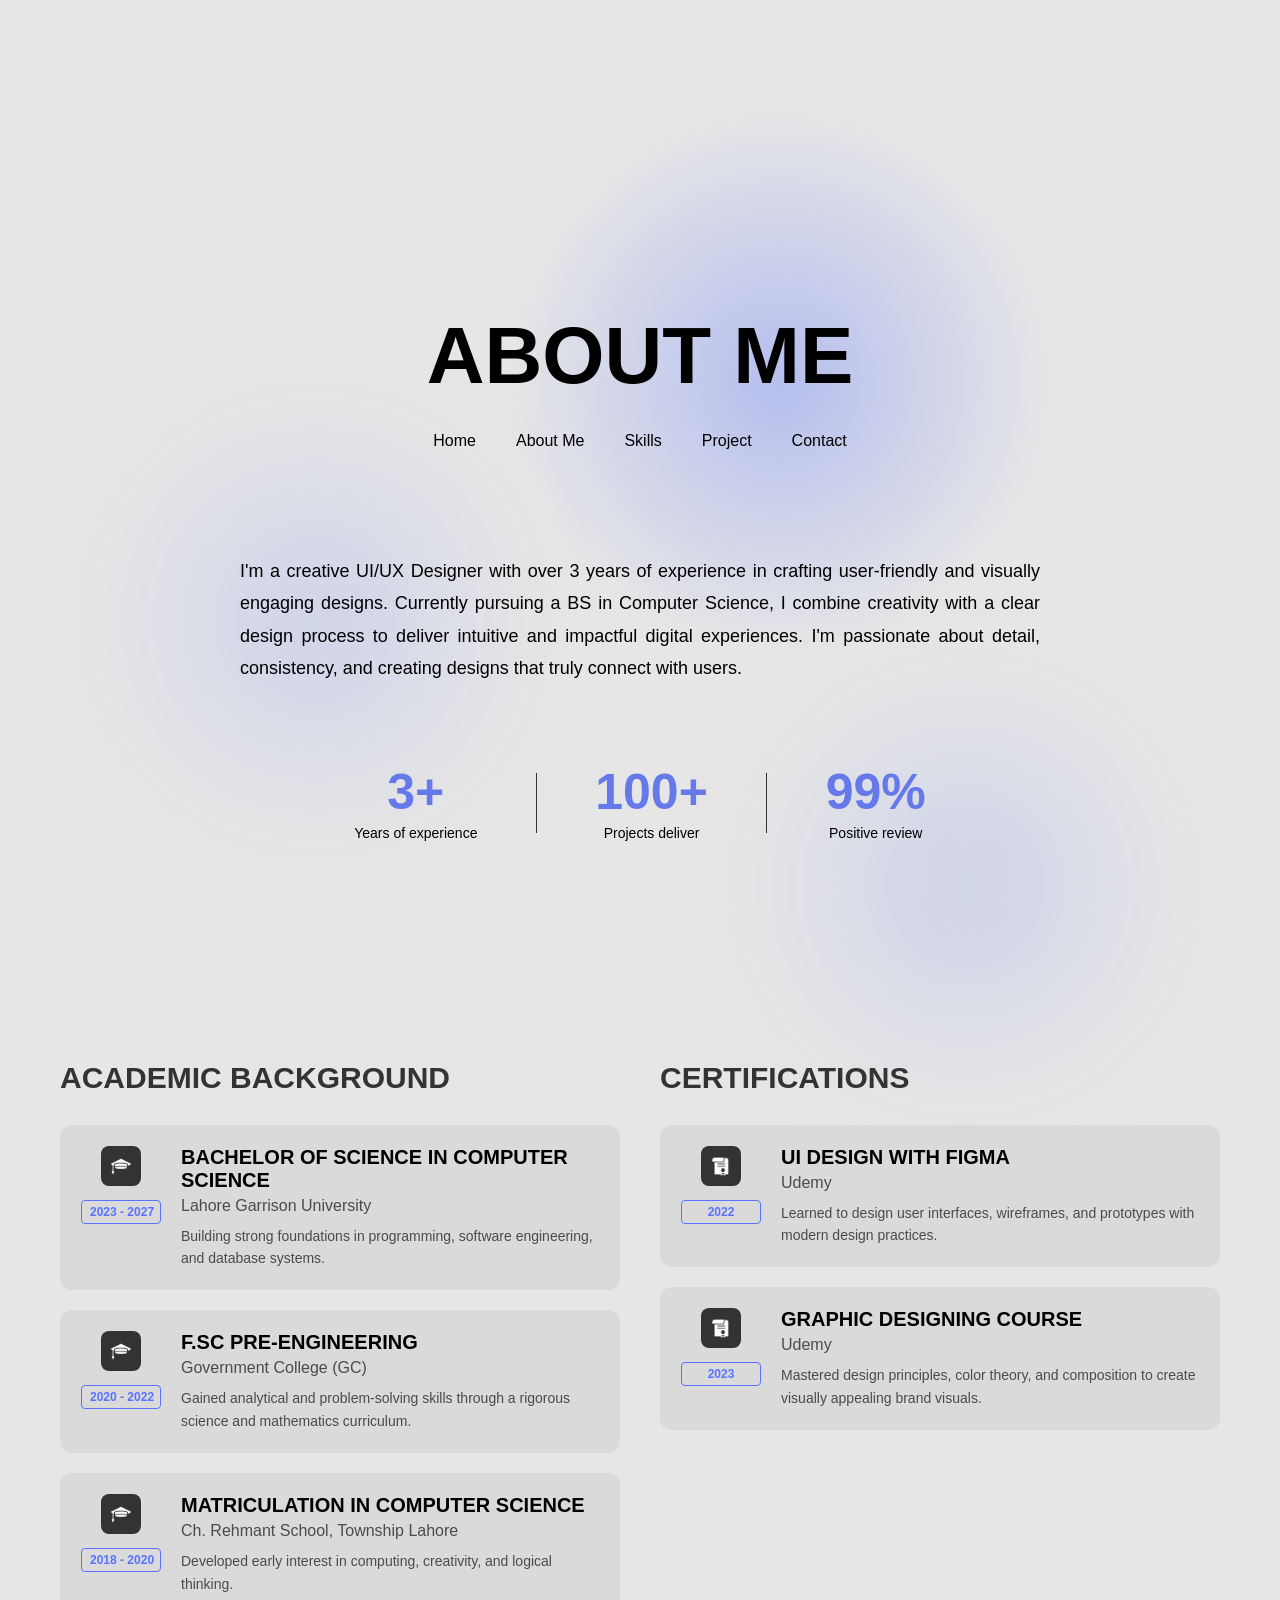
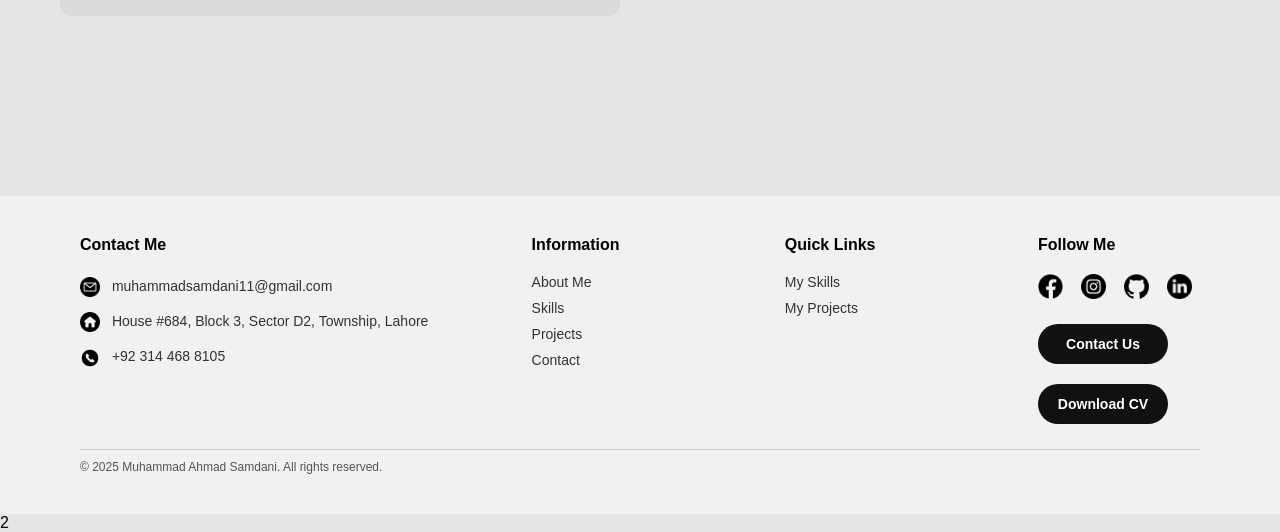
==== aboutme.html @ 1ab1a35d "Samdani's-Poetfolio" ====
<!DOCTYPE html>
<html lang="en">

<head>
    <meta charset="UTF-8">
    <meta name="viewport" content="width=device-width, initial-scale=1.0">
     <link rel="shortcut icon" href="images/Logo.png" type="image/x-icon"  >
    <title>About Samdani | Designer</title>
    <link rel="stylesheet" href="css/styles.css">
    
    <style>
        /* ========================================================================= */
        /* BASE STYLES */
        /* ========================================================================= */
        * {
            box-sizing: border-box;
            margin: 0;
            padding: 0;
        }

        nav {
    margin-top: 30px;
    display: flex;
    justify-content: center;
    gap: 40px;
    z-index: 1;
    position: relative;
}

nav a {
    text-decoration: none;
    color: black;
    font-size: 16px;
    font-weight: 400;
    position: relative;
}

/* Navigation Hover Effect (underline) */
nav a::after {
    content: "";
    position: absolute;
    left: 0;
    bottom: -4px;
    width: 100%;
    height: 2px;
    background: black;
    transform: scaleX(0); 
    transition: transform 0.3s ease;
}

nav a:hover::after,
nav a.active::after {
    transform: scaleX(1);
}


        body {
            margin: 0;
            font-family: Arial, sans-serif;
            display: flex;
            flex-direction: column;
            background: #e6e6e6;
            min-height: 100vh;
        }

        .container {
            text-align: center;
            position: relative;
            display: inline-block;
            margin: 310px auto 0;
            z-index: 1;
            padding: 0 20px;
        }

        .background-circle {
            width: 550px;
            height: 550px;
            background: radial-gradient(circle, rgba(90, 115, 255, 0.35), transparent 70%);
            position: absolute;
            top: 50%;
            left: 80%;
            transform: translate(-50%, -50%);
            z-index: 0;
        }

        h1 {
            font-size: 80px;
            font-weight: 900;
            color: black;
            margin: 0;
            z-index: 1;
            position: relative;
        }



        .spacer {
            height: 100px;
        }

        /* ========================================================================= */
        /* ABOUT ME SECTION */
        /* ========================================================================= */

        .about {
            position: relative;
            text-align: center;
            padding: 60px 20px;
            max-width: 1000px;
            margin: 45px auto 0;
        }

        .about::before,
        .about::after {
            content: "";
            position: absolute;
            width: 350px;
            height: 350px;
            background: radial-gradient(circle, rgba(90, 115, 255, 0.3), transparent 70%);
            filter: blur(80px);
            z-index: -1;
        }

        .about::before {
            top: -50px;
            left: -80px;
        }

        .about::after {
            bottom: -50px;
            right: -80px;
        }

        .about p {
            position: relative;
            z-index: 1;
            font-size: 18px;
            line-height: 1.8;
            color: #000000;
            margin: 0 auto 50px auto;
            text-align: justify;
            max-width: 800px;
        }

        /* Stats Section */
        .stats-section {
            display: flex;
            justify-content: space-around;
            align-items: center;
            padding: 30px 0;
            width: 80%;
            max-width: 700px;
            margin: 0 auto 80px auto;
            border-radius: 8px;
            position: relative;
            z-index: 1;
        }

        .stat-item {
            display: flex;
            flex-direction: column;
            align-items: center;
            text-align: center;
            padding: 0 10px;
        }

        .stat-number {
            font-size: 50px;
            font-weight: 900;
            line-height: 1.1;
            margin-bottom: 5px;
            color: #6579eb;
        }

        .stat-label {
            font-size: 14px;
            font-weight: 400;
            color: #000000;
        }

        .stat-separator {
            width: 1px;
            height: 60px;
            background-color: #333;
        }

        /* ========================================================================= */
        /* EDUCATION/CERTIFICATIONS SECTION */
        /* ========================================================================= */

        .education-section-combined {
            max-width: 1200px;
            margin: 50px auto;
            padding: 0 20px;
            display: flex;
            gap: 40px;
            justify-content: center;
        }

        .education-section-combined h2 {
            text-align: left;
            font-size: 30px;
            margin-top: 0;
            margin-bottom: 30px;
        }

        .education-column,
        .certification-column {
            flex: 1;
            min-width: 300px;
        }

        .education-list {
            display: flex;
            flex-direction: column;
            gap: 20px;
            margin-bottom: 30px;
        }

        .education-card {
            display: flex;
            align-items: flex-start;
            padding: 20px;
            background: #dadada;
            color: #000000;
            border-radius: 12px;
            border: 1px solid transparent;
            transition: border-color 0.3s ease, box-shadow 0.3s ease;
        }

        .education-card:hover {
            border-color: #333;
            box-shadow: 0 4px 20px rgba(0, 0, 0, 0.2);
        }

        .icon-box {
            flex-shrink: 0;
            width: 80px;
            margin-right: 20px;
            text-align: center;
        }

        .icon-box img {
            width: 40px;
            height: 40px;
            background: #333;
            padding: 10px;
            border-radius: 8px;
        }

        .year-badge {
            display: block;
            margin-top: 10px;
            font-size: 12px;
            padding: 4px 8px;
            border: 1px solid #5a73ff;
            color: #5a73ff;
            border-radius: 4px;
            font-weight: 600;
            white-space: nowrap;
        }

        .details {
            flex-grow: 1;
        }

        .details .title {
            font-size: 20px;
            font-weight: 700;
            margin: 0 0 5px 0;
            color: #000000;
        }

        .details .institution {
            font-size: 16px;
            font-weight: 400;
            margin: 0 0 10px 0;
            color: #4b4b4b;
        }

        .details .description {
            font-size: 14px;
            margin: 0;
            line-height: 1.6;
            color: #4b4b4b;
        }

        /* ========================================================================= */
        /* FOOTER STYLES */
        /* ========================================================================= */
        
        footer {
            background: #f1f1f1;
            padding: 40px 80px;
            font-size: 14px;
            color: #333;
            margin-top: auto;
        }

        .footer-container {
            display: flex;
            justify-content: space-between;
            flex-wrap: wrap;
            gap: 40px;
            margin-bottom: 20px;
        }

        .footer-col {
            display: flex;
            flex-direction: column;
            min-width: 150px;
        }

        .footer-col h3 {
            margin-bottom: 15px;
            font-size: 16px;
            font-weight: bold;
            color: #000;
        }

        .footer-col a {
            text-decoration: none;
            color: #333;
            margin: 5px 0;
            transition: color 0.3s;
        }

        .footer-col a:hover {
            color: #5a73ff;
        }

        .footer-col img {
            vertical-align: middle;
            margin-right: 8px;
        }

        .footer-col p {
            margin: 5px 0;
            line-height: 1.8;
        }

        .icons {
            display: flex;
            gap: 10px;
        }

        .footer-bottom {
            border-top: 1px solid #ccc;
            padding-top: 10px;
            display: flex;
            justify-content: space-between;
            align-items: center;
            flex-wrap: wrap;
            font-size: 12px;
            color: #555;
        }

        /* ========================================================================= */
        /* MOBILE RESPONSIVE MEDIA QUERIES */
        /* ========================================================================= */
        
        /* Tablets (1024px and below) */
        @media (max-width: 1024px) {
            .education-section-combined {
                flex-direction: column;
                gap: 20px;
            }
            
            .education-column,
            .certification-column {
                width: 100%;
                max-width: 600px;
                margin: 0 auto 30px auto;
            }
            
            .education-section-combined h2 {
                text-align: center;
            }
        }

        /* Medium Tablets (992px) */
        @media (max-width: 992px) {
            .container {
                margin: 180px auto 0;
            }

            h1 {
                font-size: 60px;
            }

            .background-circle {
                width: 400px;
                height: 400px;
            }

            .about {
                padding: 50px 30px;
            }

            .about p {
                font-size: 17px;
            }

            .stats-section {
                width: 90%;
            }

            footer {
                padding: 30px 40px;
            }
        }
        
        /* Mobile Landscape (768px) */
        @media (max-width: 768px) {
            .container {
                margin: 120px auto 0;
                padding: 0 20px;
            }

            h1 {
                font-size: 45px;
            }

            .background-circle {
                width: 300px;
                height: 300px;
            }

            .about {
                padding: 40px 20px;
                margin: 30px auto 0;
            }

            .about::before,
            .about::after {
                width: 250px;
                height: 250px;
            }

            .about p {
                font-size: 16px;
                line-height: 1.7;
            }

            .stats-section {
                width: 95%;
                padding: 25px 0;
            }

            .stat-number {
                font-size: 40px;
            }

            .stat-label {
                font-size: 13px;
            }

            .stat-separator {
                height: 50px;
            }

            .education-section-combined {
                margin: 30px auto;
                padding: 0 20px;
            }

            .education-section-combined h2 {
                font-size: 26px;
            }

            .education-card {
                flex-direction: column;
                padding: 18px;
            }

            .icon-box {
                width: 100%;
                display: flex;
                justify-content: space-between;
                align-items: center;
                margin-right: 0;
                margin-bottom: 15px;
            }

            .year-badge {
                margin-top: 0;
            }

            .details .title {
                font-size: 18px;
            }

            .details .institution {
                font-size: 15px;
            }

            .details .description {
                font-size: 13px;
            }

            .spacer {
                height: 60px;
            }

            footer {
                padding: 25px 30px;
            }
        }
        
        /* Mobile Portrait (576px) */
        @media (max-width: 576px) {

            nav {
                flex-direction: column;
                gap: 15px;
                margin-top: 20px;
                align-items: center;
            }

            nav a {
                font-size: 13px;
            }

            .container {
                margin: 100px auto 0;
                padding: 0 15px;
            }

            h1 {
                font-size: 36px;
            }

            .background-circle {
                width: 250px;
                height: 250px;
                left: 70%;
            }

            .about {
                padding: 30px 15px;
            }

            .about::before,
            .about::after {
                width: 200px;
                height: 200px;
            }

            .about p {
                font-size: 15px;
                text-align: left;
            }

            .stats-section {
                flex-direction: column;
                gap: 25px;
                width: 100%;
                padding: 20px;
            }

            .stat-separator {
                width: 80%;
                height: 1px;
            }

            .stat-number {
                font-size: 45px;
            }

            .stat-label {
                font-size: 14px;
            }

            .education-section-combined {
                padding: 0 15px;
            }

            .education-section-combined h2 {
                font-size: 24px;
                margin-bottom: 20px;
            }

            .education-card {
                padding: 15px;
            }

            .icon-box img {
                width: 35px;
                height: 35px;
                padding: 8px;
            }

            .year-badge {
                font-size: 11px;
                padding: 3px 6px;
            }

            .details .title {
                font-size: 16px;
            }

            .details .institution {
                font-size: 14px;
            }

            .details .description {
                font-size: 12px;
            }

            .spacer {
                height: 40px;
            }

            footer {
                padding: 20px 15px;
            }

            .footer-container {
                gap: 20px;
                flex-direction: column;
            }

            .footer-col {
                min-width: 100%;
            }

            .footer-col h3 {
                font-size: 15px;
            }

            .footer-bottom {
                flex-direction: column;
                gap: 10px;
                text-align: center;
            }
        }

        /* Extra Small Phones (400px) */
        @media (max-width: 400px) {

            nav {
                flex-direction: column;
                gap: 15px;
                margin-top: 20px;
                align-items: center;
            }

            nav a {
                font-size: 13px;
            }
            .container {
                margin: 80px auto 0;
            }

            h1 {
                font-size: 28px;
            }

            .background-circle {
                width: 200px;
                height: 200px;
            }

            .about {
                padding: 25px 10px;
            }

            .about p {
                font-size: 14px;
            }

            .stat-number {
                font-size: 38px;
            }

            .stat-label {
                font-size: 12px;
            }

            .education-section-combined h2 {
                font-size: 22px;
            }

            .education-card {
                padding: 12px;
            }

            .icon-box img {
                width: 30px;
                height: 30px;
                padding: 6px;
            }

            .details .title {
                font-size: 15px;
            }

            .details .institution {
                font-size: 13px;
            }
        }

        /* Ultra Small Phones (350px) */
        @media (max-width: 350px) {

            nav {
                flex-direction: column;
                gap: 15px;
                margin-top: 20px;
                align-items: center;
            }

            nav a {
                font-size: 13px;
            }
            h1 {
                font-size: 24px;
            }

            .about p {
                font-size: 13px;
            }

            .stat-number {
                font-size: 35px;
            }

            .education-section-combined h2 {
                font-size: 20px;
            }
        }
    </style>
</head>

<body>
    <div class="container">
        <div class="background-circle"></div>
        <h1>ABOUT ME</h1>

        <nav id="navMenu">
            <a href="index.html">Home</a>
            <a href="aboutme.html">About Me</a>
            <a href="skill.html">Skills</a>
            <a href="project.html">Project</a>
            <a href="contact.html">Contact</a>
        </nav>
    </div>

    <section class="about">
        <p>
            I'm a creative UI/UX Designer with over 3 years of experience in crafting user-friendly and visually
            engaging designs. Currently pursuing a BS in Computer Science, I combine creativity with a clear design
            process to deliver intuitive and impactful digital experiences. I'm passionate about detail, consistency,
            and creating designs that truly connect with users.
        </p>

        <div class="stats-section">
            <div class="stat-item">
                <span class="stat-number">3+</span>
                <span class="stat-label">Years of experience</span>
            </div>
            <div class="stat-separator"></div>
            <div class="stat-item">
                <span class="stat-number">100+</span>
                <span class="stat-label">Projects deliver</span>
            </div>
            <div class="stat-separator"></div>
            <div class="stat-item">
                <span class="stat-number">99%</span>
                <span class="stat-label">Positive review</span>
            </div>
        </div>
    </section>

    <section class="education-section-combined">
        <div class="education-column">
            <h2>ACADEMIC BACKGROUND</h2>
            <div class="education-list">
                <div class="education-card">
                    <div class="icon-box">
                        <img src="images/education_icon.png" alt="Education Icon">
                        <span class="year-badge">2023 - 2027</span>
                    </div>
                    <div class="details">
                        <h3 class="title">BACHELOR OF SCIENCE IN COMPUTER SCIENCE</h3>
                        <p class="institution">Lahore Garrison University</p>
                        <p class="description">Building strong foundations in programming, software engineering, and database systems.</p>
                    </div>
                </div>
                <div class="education-card">
                    <div class="icon-box">
                        <img src="images/education_icon.png" alt="Education Icon">
                        <span class="year-badge">2020 - 2022</span>
                    </div>
                    <div class="details">
                        <h3 class="title">F.SC PRE-ENGINEERING</h3>
                        <p class="institution">Government College (GC)</p>
                        <p class="description">Gained analytical and problem-solving skills through a rigorous science and mathematics curriculum.</p>
                    </div>
                </div>
                <div class="education-card">
                    <div class="icon-box">
                        <img src="images/education_icon.png" alt="Education Icon">
                        <span class="year-badge">2018 - 2020</span>
                    </div>
                    <div class="details">
                        <h3 class="title">MATRICULATION IN COMPUTER SCIENCE</h3>
                        <p class="institution">Ch. Rehmant School, Township Lahore</p>
                        <p class="description">Developed early interest in computing, creativity, and logical thinking.</p>
                    </div>
                </div>
            </div>
        </div>

        <div class="certification-column">
            <h2>CERTIFICATIONS</h2>
            <div class="education-list">
                <div class="education-card">
                    <div class="icon-box">
                        <img src="images/certification_icon.png" alt="Certification Icon">
                        <span class="year-badge">2022</span>
                    </div>
                    <div class="details">
                        <h3 class="title">UI DESIGN WITH FIGMA</h3>
                        <p class="institution">Udemy</p>
                        <p class="description">Learned to design user interfaces, wireframes, and prototypes with modern design practices.</p>
                    </div>
                </div>
                <div class="education-card">
                    <div class="icon-box">
                        <img src="images/certification_icon.png" alt="Certification Icon">
                        <span class="year-badge">2023</span>
                    </div>
                    <div class="details">
                        <h3 class="title">GRAPHIC DESIGNING COURSE</h3>
                        <p class="institution">Udemy</p>
                        <p class="description">Mastered design principles, color theory, and composition to create visually appealing brand visuals.</p>
                    </div>
                </div>
            </div>
        </div>
    </section>

    <div class="spacer"></div>

    <footer>
  <div class="footer-container">

    <div class="footer-col">
      <h3>Contact Me</h3>
      <p><img src="images/email.png" width="20" alt="Email Icon">
        muhammadsamdani11@gmail.com
      </p>
      <p><img src="images/address.png" width="20" alt="Address Icon">
        House #684, Block 3, Sector D2, Township, Lahore
      </p>
      <p><img src="images/contact.png" width="20" alt="Contact Icon">
        +92 314 468 8105
      </p>
    </div>

    <div class="footer-col">
      <h3>Information</h3>
      <a href="aboutme.html">About Me </a>
      <a href="skill.html">Skills</a>
      <a href="project.html">Projects</a>
      <a href="contact.html">Contact</a>
    </div>

    <div class="footer-col">
      <h3>Quick Links</h3>
      <a href="skill.html">My Skills</a>
      <a href="project.html">My Projects</a>
    </div>

    <div class="footer-col">
      <h3>Follow Me</h3>
      <div class="icons">
        <a href="https://www.facebook.com/share/17DKLPuBj3/">
          <img src="images/facebook.png" alt="Facebook" width="25">
        </a>
        <a href="https://www.instagram.com/itz.mas_">
          <img src="images/instagram.png" alt="Instagram" width="25">
        </a>
        <a href="https://github.com/MuhammadAhmadSamdani">
          <img src="images/github.png" alt="GitHub" width="25">
        </a>
        <a href="https://www.linkedin.com/in/muhammadahmadsamdani">
          <img src="images/linkedin.png" alt="LinkedIn" width="25">
        </a>
      </div>

      <!-- New Buttons Added Here -->
      <div class="footer-buttons" style="color: white;">
        <a href="contact.html" class="footer-btn contact-btn " style="color: white; width: 130px; height: 40px;">Contact Us</a>
        <a href="cv/ahmad.pdf" class="footer-btn download-btn" style="color: white; width: 130px; height: 40px;" download>Download CV</a>
      </div>
    </div>
  </div>

  <div class="footer-bottom">
    <p>&copy; 2025 Muhammad Ahmad Samdani. All rights reserved.</p>
  </div>
</footer>

</body>

</html>2
---- css/styles.css ----
/* ======================================= */
/* 1. Base and Global Styles (No Change) */
/* ======================================= */

body {
    margin: 0;
    font-family: Arial, sans-serif;
    display: flex;
    flex-direction: column;
    background: #e6e6e6;
}

/* Main Header Container */
.container {
    text-align: center;
    position: relative;
    display: inline-block;
    margin: 310px auto 0;
    z-index: 1;
}

/* Decorative Background Circle */
.background-circle {
    width: 550px;
    height: 550px;
    background: radial-gradient(circle, rgba(90, 115, 255, 0.35), transparent 70%);
    position: absolute;
    top: 50%;
    left: 80%;
    transform: translate(-50%, -50%);
    z-index: 0;
}

/* Main Heading (Used on Contact, Education, etc.) */
h1 {
    font-size: 80px;
    font-weight: 900;
    color: black;
    margin: 0;
    z-index: 1;
    position: relative;
}

/* Home Page Specific Heading */
.text {
    font-size: 140px;
    font-weight: 900;
    color: black;
    margin: 0;
    z-index: 1;
    position: relative;
}
.cv {
    font-size: 20px;
    font-weight: 600;
    position: absolute;
    top: 15px;
    left: 0;
    color: black;
}
.name img {
    z-index: 2;
    width: 400px;
    top: -85px;
    position: absolute;
    right: 0;
}


/* Navigation Bar */
nav {
    margin-top: 30px;
    display: flex;
    justify-content: center;
    gap: 40px;
    z-index: 1;
    position: relative;
}

nav a {
    text-decoration: none;
    color: black;
    font-size: 16px;
    font-weight: 400;
    position: relative;
}

/* Navigation Hover Effect (underline) */
nav a::after {
    content: "";
    position: absolute;
    left: 0;
    bottom: -4px;
    width: 100%;
    height: 2px;
    background: black;
    transform: scaleX(0);
    transition: transform 0.3s ease;
}

nav a:hover::after,
nav a.active::after {
    transform: scaleX(1);
}

/* =========================== */
/* Footer Buttons Styling */
/* =========================== */
.footer-buttons {
  display: flex;
  flex-direction: column;
  align-items: left;
  margin-top: 15px;
  gap: 10px;
  color: white;
}

.footer-btn {
  display: inline-block;
  text-decoration: none;
  background-color: #111; 
  color: white;
  padding: 12px 15px;
  border-radius: 50px;
  font-weight: 600;
  transition: all 0.3s ease;
  text-align: center;
  width: 100px;
}

.footer-btn:hover {
  background-color: #396dee;
  transform: scale(1.05);
  color: white;
}

.download-btn {
  background-color: #111;
  color: white; /* black button */
}

.download-btn:hover {
  background-color: #396dee;
  color: white;
}


.spacer {
    height: 100px;
}

/* Global H2 Heading Style */
h2 {
    font-size: 35px;
    font-weight: 700;
    color: #333;
    margin: 0 auto 50px auto;
    z-index: 1;
    position: relative;
    text-align: center;
}


/* ======================================= */
/* 2. ABOUT ME SECTION STYLES */
/* ======================================= */

.about {
    position: relative;
    text-align: center;
    padding: 60px 20px;
    max-width: 1000px;
    margin: 45px auto 0;
}

/* Blur Gradients */
.about::before,
.about::after {
    content: "";
    position: absolute;
    width: 350px;
    height: 350px;
    background: radial-gradient(circle, rgba(90, 115, 255, 0.3), transparent 70%);
    filter: blur(80px);
    z-index: -1;
}

.about::before {
    top: -50px;
    left: -80px;
}

.about::after {
    bottom: -50px;
    right: -80px;
}

.about p {
    position: relative;
    z-index: 1;
    font-size: 18px;
    line-height: 1.8;
    color: #000000;
    margin: 0 auto 50px auto;
    text-align: justify;
    max-width: 800px;
}

/* Stats Section Styles */
.stats-section {
    display: flex;
    justify-content: space-around;
    align-items: center;
    padding: 30px 0;
    width: 80%;
    max-width: 700px;
    margin: 0 auto 80px auto;
    border-radius: 8px;
    position: relative;
    z-index: 1;
}

.stat-item {
    display: flex;
    flex-direction: column;
    align-items: center;
    text-align: center;
    padding: 0 10px;
}

.stat-number {
    font-size: 50px;
    font-weight: 900;
    line-height: 1.1;
    margin-bottom: 5px;
    color: #6579eb;
}

.stat-label {
    font-size: 14px;
    font-weight: 400;
    color: #000000;
}

.stat-separator {
    width: 1px;
    height: 60px;
    background-color: #333;
}


/* ======================================= */
/* 3. EDUCATION/CERTIFICATIONS LAYOUT (Two-Column) */
/* ======================================= */

.education-section-combined {
    max-width: 1200px;
    margin: 50px auto;
    padding: 0 20px;
    display: flex;
    gap: 40px;
    justify-content: center;
}

.education-section-combined h2 {
    text-align: left;
    font-size: 30px;
    margin-top: 0;
    margin-bottom: 30px;
}

.education-column,
.certification-column {
    flex: 1;
    min-width: 300px;
}

/* Education Card Styles */
.education-list {
    display: flex;
    flex-direction: column;
    gap: 20px;
    margin-bottom: 30px;
}

.education-card {
    display: flex;
    align-items: flex-start;
    padding: 20px;
    background: #dadada;
    color: #000000;
    border-radius: 12px;
    border: 1px solid transparent;
    transition: border-color 0.3s ease, box-shadow 0.3s ease;
}

.education-card:hover {
    border-color: #333;
    box-shadow: 0 4px 20px rgba(0, 0, 0, 0.2);
}

.icon-box {
    flex-shrink: 0;
    width: 80px;
    margin-right: 20px;
    text-align: center;
}

.icon-box img {
    width: 40px;
    height: 40px;
    background: #333;
    padding: 10px;
    border-radius: 8px;
}

.year-badge {
    display: block;
    margin-top: 10px;
    font-size: 12px;
    padding: 4px 8px;
    border: 1px solid #5a73ff;
    color: #5a73ff;
    border-radius: 4px;
    font-weight: 600;
    white-space: nowrap;
}

.details {
    flex-grow: 1;
}

.details .title {
    font-size: 20px;
    font-weight: 700;
    margin: 0 0 5px 0;
    color: #000000;
}

.details .institution {
    font-size: 16px;
    font-weight: 400;
    margin: 0 0 10px 0;
    color: #4b4b4b;
}

.details .description {
    font-size: 14px;
    margin: 0;
    line-height: 1.6;
    color: #4b4b4b;
}


/* ======================================= */
/* 7. SKILLS SECTION STYLES */
/* ======================================= */

.skills-content {
    max-width: 1000px;
    margin: 100px auto 50px auto;
    padding: 0 20px;
    text-align: center;
}

.skills-description {
    font-size: 18px;
    line-height: 1.6;
    color: #333;
    margin: 0 auto 50px auto;
    max-width: 700px;
}

.skills-grid {
    display: flex;
    flex-wrap: wrap;
    justify-content: center;
    gap: 20px;
    padding: 20px 0;
}

.skill-item {
    display: flex;
    align-items: center;
    justify-content: flex-start;
    padding: 15px 25px;
    background: transparent;
    border-radius: 12px;
    border: 1px solid #ccc;
    box-shadow: 0 4px 8px rgba(0, 0, 0, 0.05);
    transition: all 0.3s ease;
    cursor: pointer;
    min-width: 230px;
    flex-grow: 1;
    max-width: 230px;
}

.skill-item:hover {
    background: #f1f1f1;
    transform: translateY(-3px);
    box-shadow: 0 6px 12px rgba(0, 0, 0, 0.1);
}

.skill-icon {
    width: 35px;
    height: 35px;
    margin-right: 15px;
}

.skill-text-group {
    display: flex;
    flex-direction: column;
    align-items: flex-start;
}

.skill-label {
    font-size: 16px;
    font-weight: 700;
    color: #000;
    white-space: nowrap;
    margin-bottom: 2px;
}

.skill-description-short {
    font-size: 12px;
    font-weight: 400;
    color: #555;
    text-transform: uppercase;
}


/* ======================================= */
/* 8. PROJECTS SECTION STYLES (No Change) */
/* ======================================= */

.projects-content {
    max-width: 1000px;
    margin: 80px auto 50px auto;
    padding: 0 20px;
    text-align: center;
}

.projects-intro-text {
    font-size: 18px;
    line-height: 1.6;
    color: #555;
    margin: 0 auto 50px auto;
    max-width: 800px;
}

.projects-grid {
    display: grid;
    grid-template-columns: repeat(3, 1fr);
    gap: 25px;
}

.project-card {
    display: flex;
    flex-direction: column;
    align-items: center;
    text-align: center;
    padding: 15px;
    background: white;
    border: 1px solid #999898;
    border-radius: 12px;
    transition: all 0.3s ease;
    box-shadow: 0 4px 8px rgba(0, 0, 0, 0.04);
}

.project-card:hover {
    box-shadow: 0 6px 12px rgba(0, 0, 0, 0.1);
    transform: translateY(-3px);
}

.project-image {
    width: 100%;
    max-width: 100%;
    height: auto;
    border-radius: 8px;
    margin-bottom: 15px;
    border: 1px solid #ddd;
}

.project-title {
    font-size: 16px;
    font-weight: 700;
    color: #000;
    margin-bottom: 4px;
}

.project-description {
    font-size: 13px;
    color: #666;
    margin-bottom: 20px;
    flex-grow: 1;
}

.prototype-button {
    display: inline-block;
    padding: 10px 20px;
    background-color: #000000;
    color: white;
    text-decoration: none;
    font-weight: 400;
    border-radius: 1px;
    transition: background-color 0.3s, transform 0.2s;
    text-transform: uppercase;
    font-size: 12px;
    margin-bottom: 5px;
    
}

.prototype-button:hover {
    background-color: #546bf3;
    transform: scale(1.02);
}





/* ======================================= */
/* 10. Footer Styles (No Change) */
/* ======================================= */

footer {
    background: #f1f1f1;
    padding: 40px 80px;
    font-size: 14px;
    color: #333;
}

.footer-container {
    display: flex;
    justify-content: space-between;
    flex-wrap: wrap;
    gap: 40px;
    margin-bottom: 20px;
}

.footer-col {
    display: flex;
    flex-direction: column;
    min-width: 150px;
}

.footer-col h3 {
    margin-bottom: 15px;
    font-size: 16px;
    font-weight: bold;
    color: #000;
}

.footer-col a {
    text-decoration: none;
    color: #333;
    margin: 5px 0;
    transition: color 0.3s;
}

.footer-col a:hover {
    color: #5a73ff;
}

.footer-col img {
    vertical-align: middle;
    margin-right: 8px;
}

.icons {
    display: flex;
    gap: 10px;
}

.footer-bottom {
    border-top: 1px solid #ccc;
    padding-top: 10px;
    display: flex;
    justify-content: space-between;
    align-items: center;
    flex-wrap: wrap;
    font-size: 12px;
    color: #555;
}


/* ======================================= */
/* 11. MOBILE RESPONSIVENESS (Media Queries) */
/* ======================================= */

/* Tablet and smaller screens adjustments (Up to 1024px) */
@media (max-width: 1024px) {
    /* Education/Certifications: Two-Column Layout ko vertical stack mein badalna */
    .education-section-combined {
        flex-direction: column;
        gap: 0;
    }
    .education-column,
    .certification-column {
        width: 90%;
        max-width: 500px;
        margin: 0 auto 40px auto;
        padding: 0 20px;
    }
    .education-section-combined h2 {
        text-align: center;
    }
}


/* Mobile-specific adjustments (Phones - Up to 768px) */
@media (max-width: 768px) {
    
    /* ------------------------------------- */
    /* ⚡️ HOME PAGE / HEADER FIXES ⚡️ */
    /* ------------------------------------- */
    
    .container {
        margin-top: 100px;
    }
    
    /* Home Page Main Heading */
    .text {
        font-size: 60px; /* Reduced font size for main home heading */
        line-height: 1.1;
    }
    .cv {
        font-size: 20px;
        position: static;
        display: block;
        margin-top: 10px;
    }
    .name img {
        width: 250px; /* Reduced image size */
        top: -65px;
        right: 50%;
        transform: translateX(50%); /* Center the logo */
    }
    
    /* General Page Heading (Contact, Education, etc.) */
    h1 {
        font-size: 50px;
        padding: 0 10px;
    }

    .background-circle {
        display: none;
    }

    nav {
        flex-direction: column;
        gap: 15px;
        margin-top: 20px;
        align-items: center;
    }

    /* ------------------------------------- */
    /* ⚡️ ABOUT ME FIXES ⚡️ */
    /* ------------------------------------- */

    .about {
        margin-top: 50px;
        padding: 30px 15px;
    }

    h2 {
        font-size: 30px;
        margin-bottom: 30px;
    }

    .about p {
        font-size: 16px;
        text-align: left;
    }

    /* Stats Section: Vertical Stack */
    .stats-section {
        flex-direction: column;
        align-items: stretch;
        width: 95%;
        padding: 15px 0;
        gap: 0; /* Items ke beech ka gap hataya */
    }
    
    .stat-item {
        padding: 15px 0;
    }
    
    /* Stats ke beech horizontal line */
    .stat-item:not(:last-child) {
        border-bottom: 1px solid #ccc;
        margin-bottom: 15px;
    }
    
    .stat-separator {
        display: none; /* Vertical separator hata diya */
    }

    .stat-number {
        font-size: 40px;
    }

    /* Education Card: Stack Elements */
    .education-card {
        flex-direction: column;
        align-items: center;
        text-align: center;
        padding: 15px;
    }

    .icon-box {
        margin: 0 0 10px 0;
    }

    .year-badge {
        position: static;
        margin-top: 5px;
    }

    .details .description {
        text-align: center;
    }
    
   

    /* ------------------------------------- */
    /* SKILLS & PROJECTS (Small Adjustments) */
    /* ------------------------------------- */
    
    /* Projects Grid: Single Column */
    .projects-grid {
        grid-template-columns: 1fr;
    }
    
    /* Skills Grid: Full Width Items */
    .skill-item {
        min-width: 100%;
        max-width: 100%;
    }


    /* ------------------------------------- */
    /* FOOTER FIXES */
    /* ------------------------------------- */

    footer {
        padding: 30px 20px;
    }

    .footer-container {
        flex-direction: column;
        gap: 30px;
    }

    .footer-bottom {
        flex-direction: column;
        align-items: flex-start;
        gap: 10px;
    }
}


/* Further optimizations for very small screens */
@media (max-width: 480px) {
    /* Home Page Main Heading */
    .text {
        font-size: 40px;
    }
    /* General Page Heading */
    h1 {
        font-size: 40px;
    }
    .stat-number {
        font-size: 30px;
    }
}
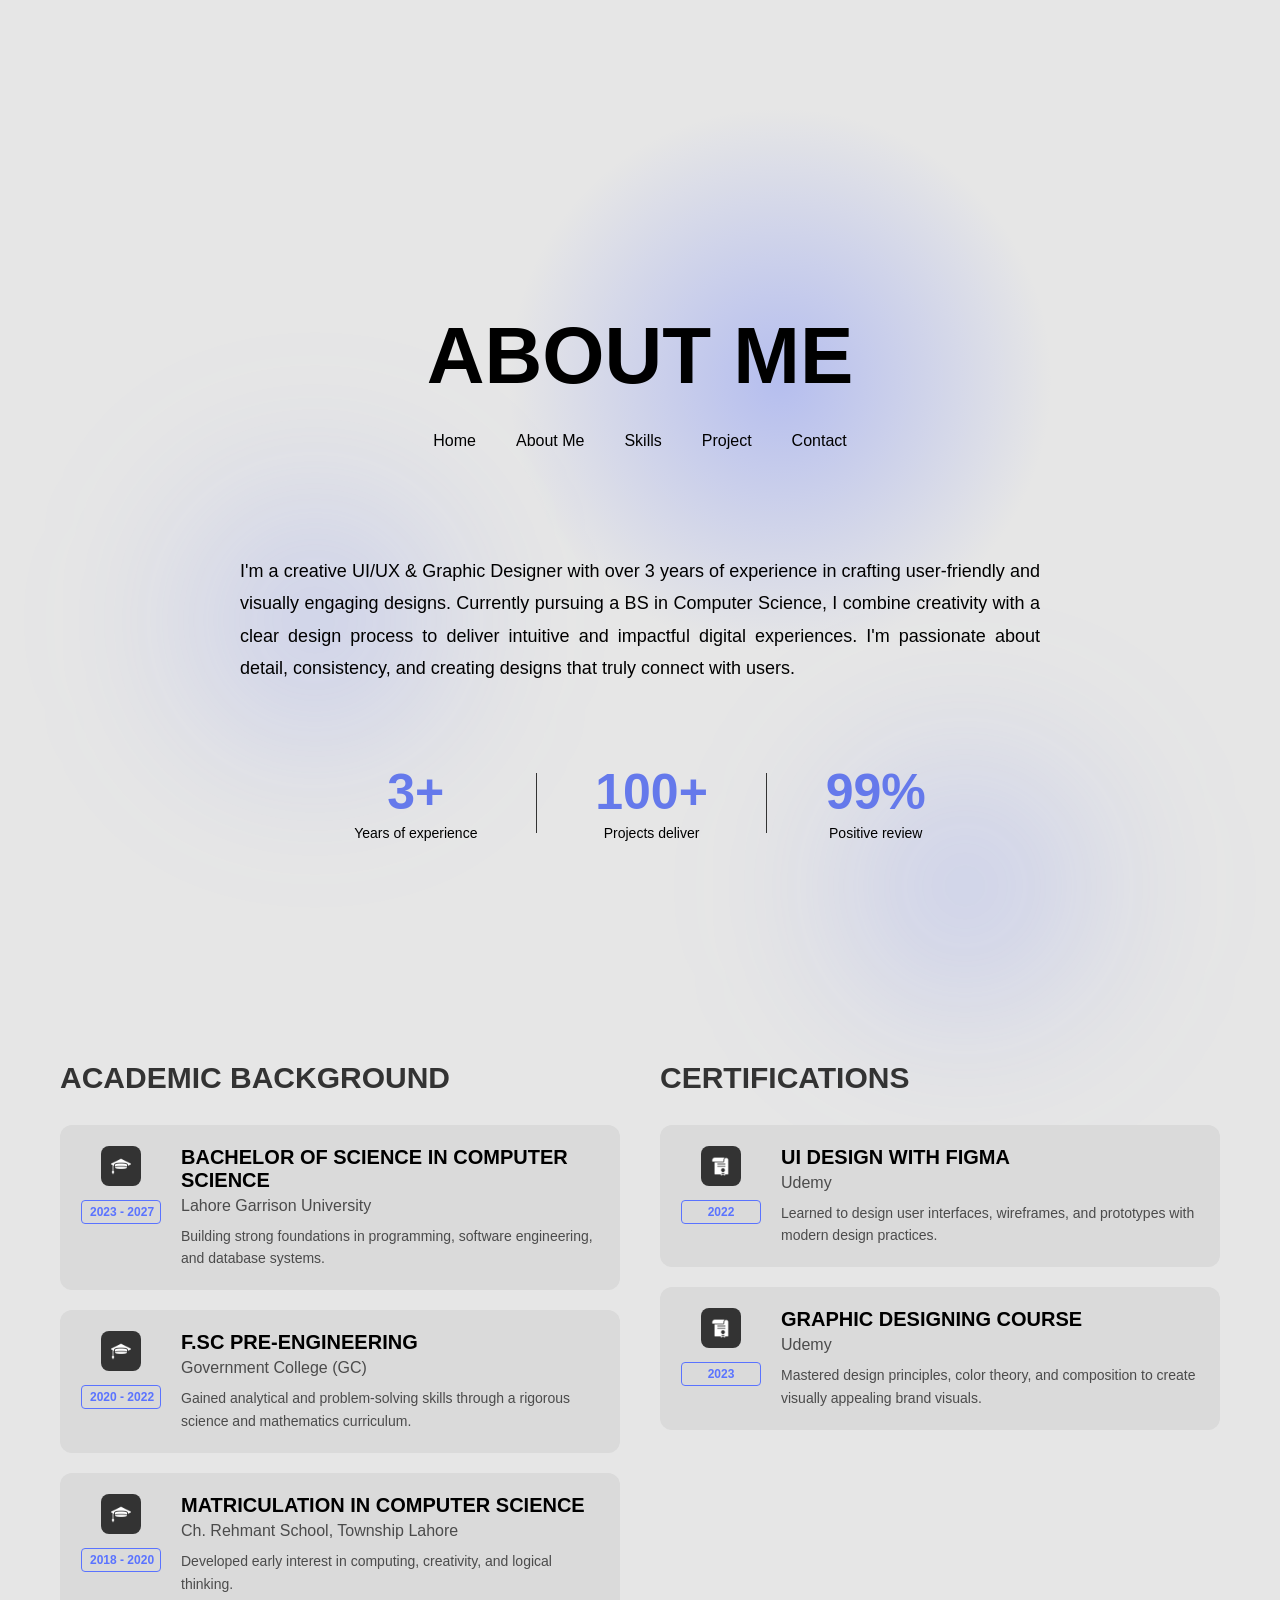
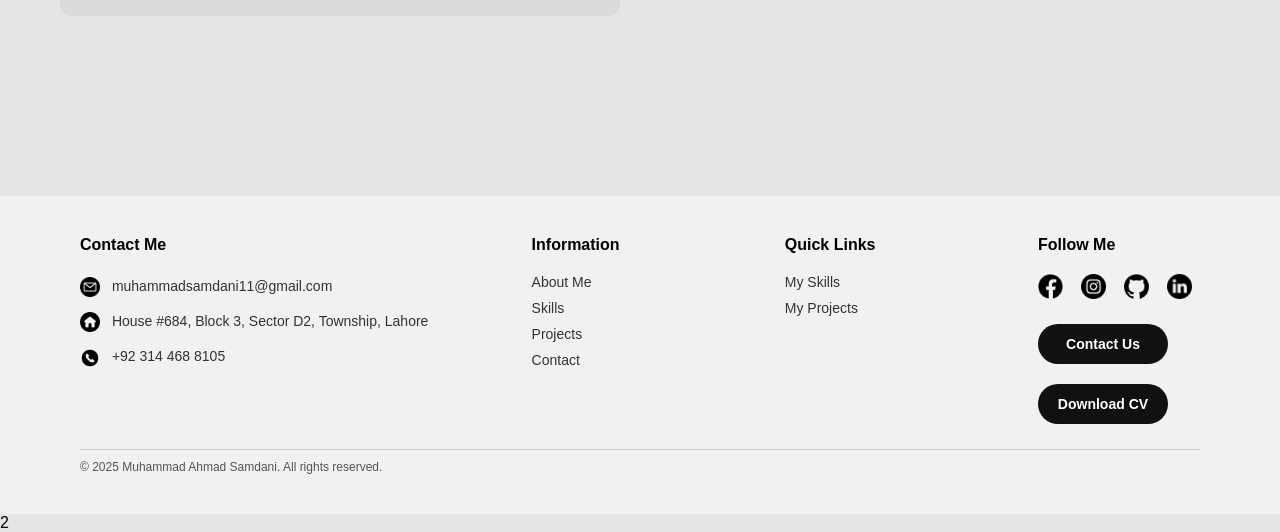
==== commit 2423d6ab: "graphics add" ====
--- a/aboutme.html
+++ b/aboutme.html
@@ -748,7 +748,7 @@
 
     <section class="about">
         <p>
-            I'm a creative UI/UX Designer with over 3 years of experience in crafting user-friendly and visually
+            I'm a creative UI/UX & Graphic Designer with over 3 years of experience in crafting user-friendly and visually
             engaging designs. Currently pursuing a BS in Computer Science, I combine creativity with a clear design
             process to deliver intuitive and impactful digital experiences. I'm passionate about detail, consistency,
             and creating designs that truly connect with users.
@@ -905,4 +905,5 @@
 
 </body>
 
-</html>2+
+</html>2
